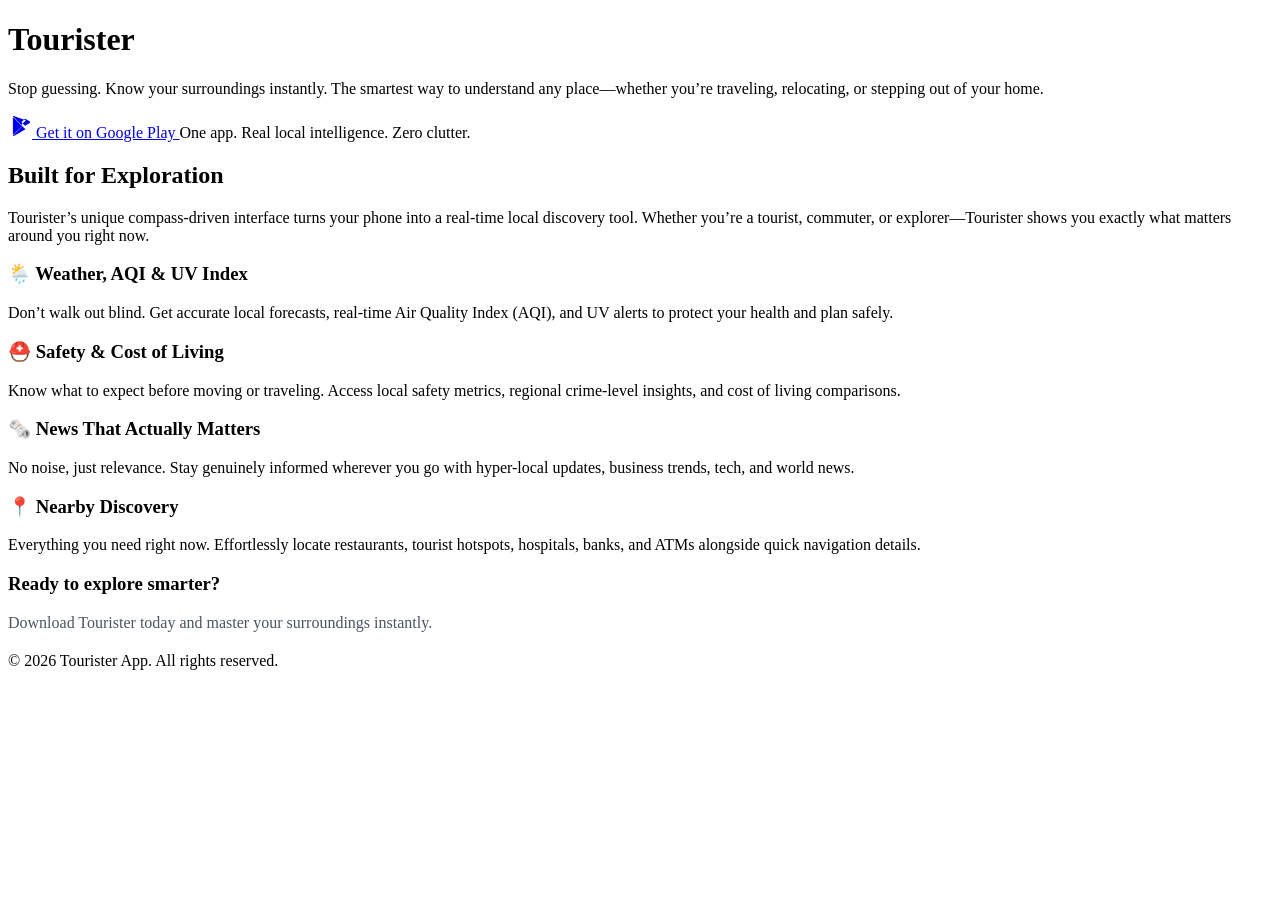
==== index.html @ d98a5974 "Add initial HTML structure for Tourister landing page This file contains the HTML structure for the " ====
<!DOCTYPE html>
<html lang="en">
<head>
    <meta charset="UTF-8">
    <meta name="viewport" content="width=device-width, initial-scale=1.0">
    <title>Tourister – Smart Local Guide & Intelligence</title>
    <link rel="stylesheet" href="style.css">
</head>
<body>

    <!-- Hero Section -->
    <header class="hero">
        <div class="container">
            <h1>Tourister</h1>
            <p class="tagline">Stop guessing. Know your surroundings instantly. The smartest way to understand any place—whether you’re traveling, relocating, or stepping out of your home.</p>
            
            <!-- Google Play Store Button -->
            <a href="https://play.google.com/store/apps/details?id=com.tapaskhandual.tourister" class="download-btn" target="_blank" rel="noopener noreferrer">
                <svg width="24" height="24" viewBox="0 0 24 24" fill="currentColor">
                    <path d="M5.25 3.31a1.48 1.48 0 0 0-.36 1.05v15.28c0 .42.13.79.36 1.05l.07.07 8.56-8.56v-.2L5.32 3.24l-.07.07zm11.72 8.47L13.5 8.31v-.2l3.47-3.47.08.05 4.1 2.33c1.17.66 1.17 1.76 0 2.43l-4.1 2.34-.08-.01zm-3.47 1.34L4.93 21.68c.3.3.82.34 1.41.01l11.12-6.33-4.43-4.43zm0-2.4l4.43-4.43L6.34 2.29c-.58-.33-1.1-.29-1.41.01l8.57 8.58z"/>
                </svg>
                Get it on Google Play
            </a>
            <span class="version">One app. Real local intelligence. Zero clutter.</span>
        </div>
    </header>

    <!-- App Overview / Pitch -->
    <section class="intro-pitch">
        <div class="container">
            <h2>Built for Exploration</h2>
            <p>Tourister’s unique compass-driven interface turns your phone into a real-time local discovery tool. Whether you’re a tourist, commuter, or explorer—Tourister shows you exactly what matters around you right now.</p>
        </div>
    </section>

    <!-- Key Features Section -->
    <section class="features">
        <div class="container">
            <div class="feature-grid">
                
                <div class="feature-card">
                    <h3>🌦️ Weather, AQI & UV Index</h3>
                    <p>Don’t walk out blind. Get accurate local forecasts, real-time Air Quality Index (AQI), and UV alerts to protect your health and plan safely.</p>
                </div>

                <div class="feature-card">
                    <h3>⛑️ Safety & Cost of Living</h3>
                    <p>Know what to expect before moving or traveling. Access local safety metrics, regional crime-level insights, and cost of living comparisons.</p>
                </div>

                <div class="feature-card">
                    <h3>🗞️ News That Actually Matters</h3>
                    <p>No noise, just relevance. Stay genuinely informed wherever you go with hyper-local updates, business trends, tech, and world news.</p>
                </div>

                <div class="feature-card">
                    <h3>📍 Nearby Discovery</h3>
                    <p>Everything you need right now. Effortlessly locate restaurants, tourist hotspots, hospitals, banks, and ATMs alongside quick navigation details.</p>
                </div>

            </div>
        </div>
    </section>

    <!-- Call to Action Footer -->
    <footer>
        <div class="container">
            <h3>Ready to explore smarter?</h3>
            <p style="margin-bottom: 20px; color: #4b5563;">Download Tourister today and master your surroundings instantly.</p>
            <p>&copy; 2026 Tourister App. All rights reserved.</p>
        </div>
    </footer>

</body>
</html>
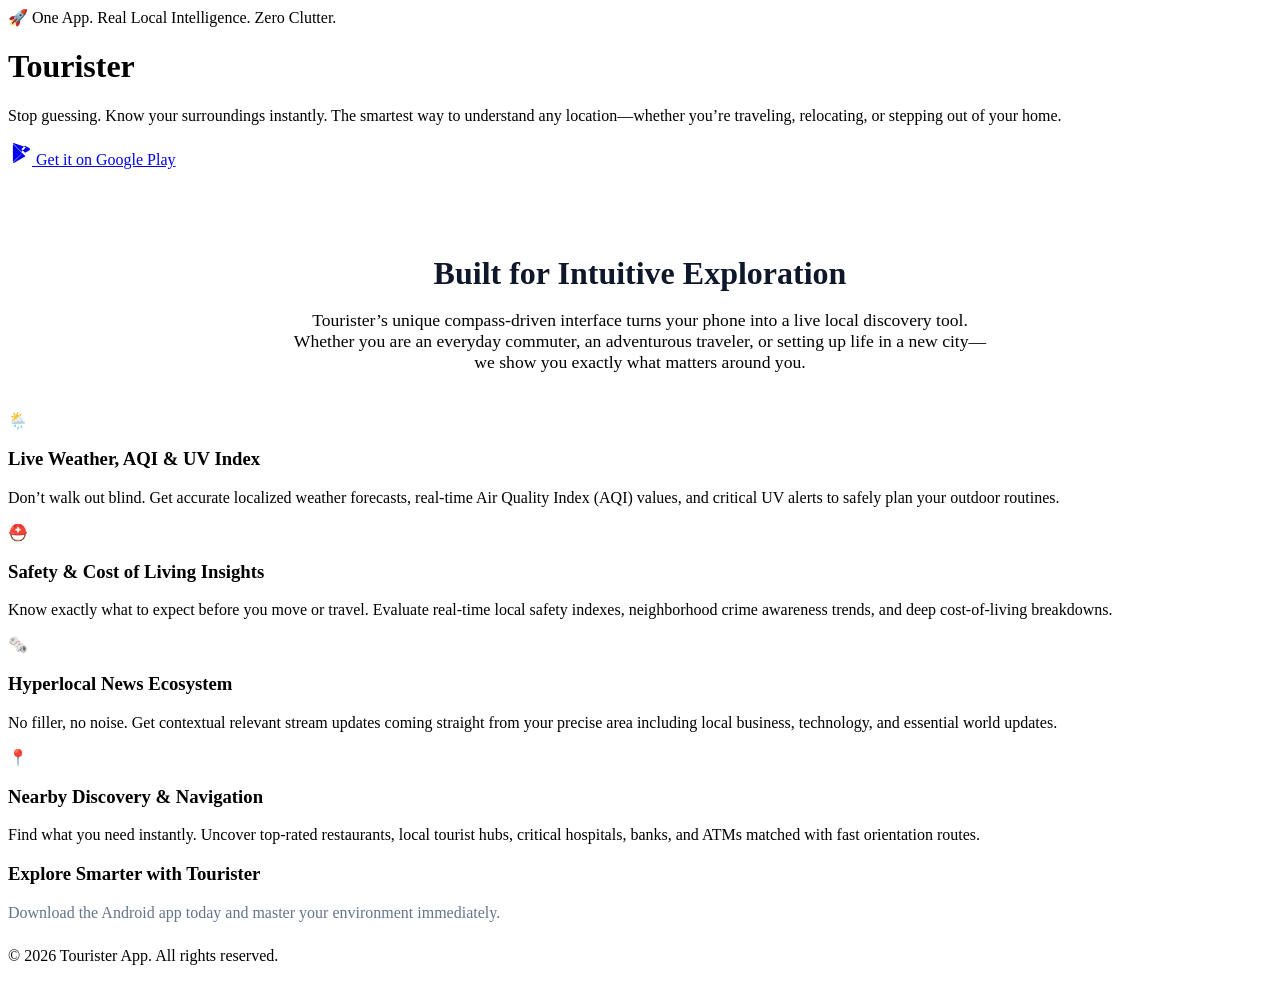
==== commit f02646d0: "Update SEO meta tags and content in index.html" ====
--- a/index.html
+++ b/index.html
@@ -3,7 +3,21 @@
 <head>
     <meta charset="UTF-8">
     <meta name="viewport" content="width=device-width, initial-scale=1.0">
-    <title>Tourister – Smart Local Guide & Intelligence</title>
+    
+    <!-- Premium SEO Meta Tags -->
+    <title>Tourister – Smart Local Guide | Weather, AQI & Safety Index App</title>
+    <meta name="description" content="Stop guessing. Know your surroundings instantly with Tourister. Get real-time local intelligence, live weather forecasts, AQI monitoring, crime-level safety indexes, and hyperlocal news in one clutter-free app.">
+    <meta name="keywords" content="local guide app, smart travel guide, real time AQI tracker, UV index alerts, crime safety index, cost of living calculator, hyperlocal news app, local attraction finder">
+    <meta name="author" content="Tourister">
+    <meta name="robots" content="index, follow">
+
+    <!-- Open Graph Data (For looking premium when shared on WhatsApp/Twitter) -->
+    <meta property="og:title" content="Tourister – Smart Local Guide & Intelligence">
+    <meta property="og:description" content="Know your surroundings instantly. Live weather, air quality tracker, safety indexes, and local discovery tools.">
+    <meta property="og:type" content="website">
+    <meta property="og:url" content="https://tapaskhandual.github.io/Tourister-Website/">
+
+    <!-- CSS Link (Verify file is named exactly style.css) -->
     <link rel="stylesheet" href="style.css">
 </head>
 <body>
@@ -11,8 +25,9 @@
     <!-- Hero Section -->
     <header class="hero">
         <div class="container">
+            <span class="badge">🚀 One App. Real Local Intelligence. Zero Clutter.</span>
             <h1>Tourister</h1>
-            <p class="tagline">Stop guessing. Know your surroundings instantly. The smartest way to understand any place—whether you’re traveling, relocating, or stepping out of your home.</p>
+            <p class="tagline">Stop guessing. Know your surroundings instantly. The smartest way to understand any location—whether you’re traveling, relocating, or stepping out of your home.</p>
             
             <!-- Google Play Store Button -->
             <a href="https://play.google.com/store/apps/details?id=com.tapaskhandual.tourister" class="download-btn" target="_blank" rel="noopener noreferrer">
@@ -21,53 +36,56 @@
                 </svg>
                 Get it on Google Play
             </a>
-            <span class="version">One app. Real local intelligence. Zero clutter.</span>
         </div>
     </header>
 
-    <!-- App Overview / Pitch -->
+    <!-- Compass Feature Feature Pitch -->
     <section class="intro-pitch">
         <div class="container">
-            <h2>Built for Exploration</h2>
-            <p>Tourister’s unique compass-driven interface turns your phone into a real-time local discovery tool. Whether you’re a tourist, commuter, or explorer—Tourister shows you exactly what matters around you right now.</p>
+            <h2>Built for Intuitive Exploration</h2>
+            <p>Tourister’s unique compass-driven interface turns your phone into a live local discovery tool. Whether you are an everyday commuter, an adventurous traveler, or setting up life in a new city—we show you exactly what matters around you.</p>
         </div>
     </section>
 
-    <!-- Key Features Section -->
+    <!-- Key Core Modules -->
     <section class="features">
         <div class="container">
             <div class="feature-grid">
                 
                 <div class="feature-card">
-                    <h3>🌦️ Weather, AQI & UV Index</h3>
-                    <p>Don’t walk out blind. Get accurate local forecasts, real-time Air Quality Index (AQI), and UV alerts to protect your health and plan safely.</p>
+                    <div class="icon">🌦️</div>
+                    <h3>Live Weather, AQI & UV Index</h3>
+                    <p>Don’t walk out blind. Get accurate localized weather forecasts, real-time Air Quality Index (AQI) values, and critical UV alerts to safely plan your outdoor routines.</p>
                 </div>
 
                 <div class="feature-card">
-                    <h3>⛑️ Safety & Cost of Living</h3>
-                    <p>Know what to expect before moving or traveling. Access local safety metrics, regional crime-level insights, and cost of living comparisons.</p>
+                    <div class="icon">⛑️</div>
+                    <h3>Safety & Cost of Living Insights</h3>
+                    <p>Know exactly what to expect before you move or travel. Evaluate real-time local safety indexes, neighborhood crime awareness trends, and deep cost-of-living breakdowns.</p>
                 </div>
 
                 <div class="feature-card">
-                    <h3>🗞️ News That Actually Matters</h3>
-                    <p>No noise, just relevance. Stay genuinely informed wherever you go with hyper-local updates, business trends, tech, and world news.</p>
+                    <div class="icon">🗞️</div>
+                    <h3>Hyperlocal News Ecosystem</h3>
+                    <p>No filler, no noise. Get contextual relevant stream updates coming straight from your precise area including local business, technology, and essential world updates.</p>
                 </div>
 
                 <div class="feature-card">
-                    <h3>📍 Nearby Discovery</h3>
-                    <p>Everything you need right now. Effortlessly locate restaurants, tourist hotspots, hospitals, banks, and ATMs alongside quick navigation details.</p>
+                    <div class="icon">📍</div>
+                    <h3>Nearby Discovery & Navigation</h3>
+                    <p>Find what you need instantly. Uncover top-rated restaurants, local tourist hubs, critical hospitals, banks, and ATMs matched with fast orientation routes.</p>
                 </div>
 
             </div>
         </div>
     </section>
 
-    <!-- Call to Action Footer -->
+    <!-- Footer -->
     <footer>
         <div class="container">
-            <h3>Ready to explore smarter?</h3>
-            <p style="margin-bottom: 20px; color: #4b5563;">Download Tourister today and master your surroundings instantly.</p>
-            <p>&copy; 2026 Tourister App. All rights reserved.</p>
+            <h3>Explore Smarter with Tourister</h3>
+            <p style="margin-bottom: 25px; color: #64748b;">Download the Android app today and master your environment immediately.</p>
+            <p class="copyright">&copy; 2026 Tourister App. All rights reserved.</p>
         </div>
     </footer>
 
--- a/style.css
+++ b/style.css
@@ -0,0 +1,28 @@
+/* Extra layout rules for the updated features */
+.intro-pitch {
+    text-align: center;
+    padding: 60px 20px 20px 20px;
+    max-width: 700px;
+    margin: 0 auto;
+}
+
+.intro-pitch h2 {
+    font-size: 2rem;
+    color: #0f172a;
+    margin-bottom: 15px;
+}
+
+.intro-pitch p {
+    font-size: 1.1rem;
+    color: var(--text-muted);
+}
+
+.feature-grid {
+    grid-template-columns: repeat(auto-fit, minmax(400px, 1fr)) !important;
+}
+
+@media (max-width: 480px) {
+    .feature-grid {
+        grid-template-columns: 1fr !important;
+    }
+}
